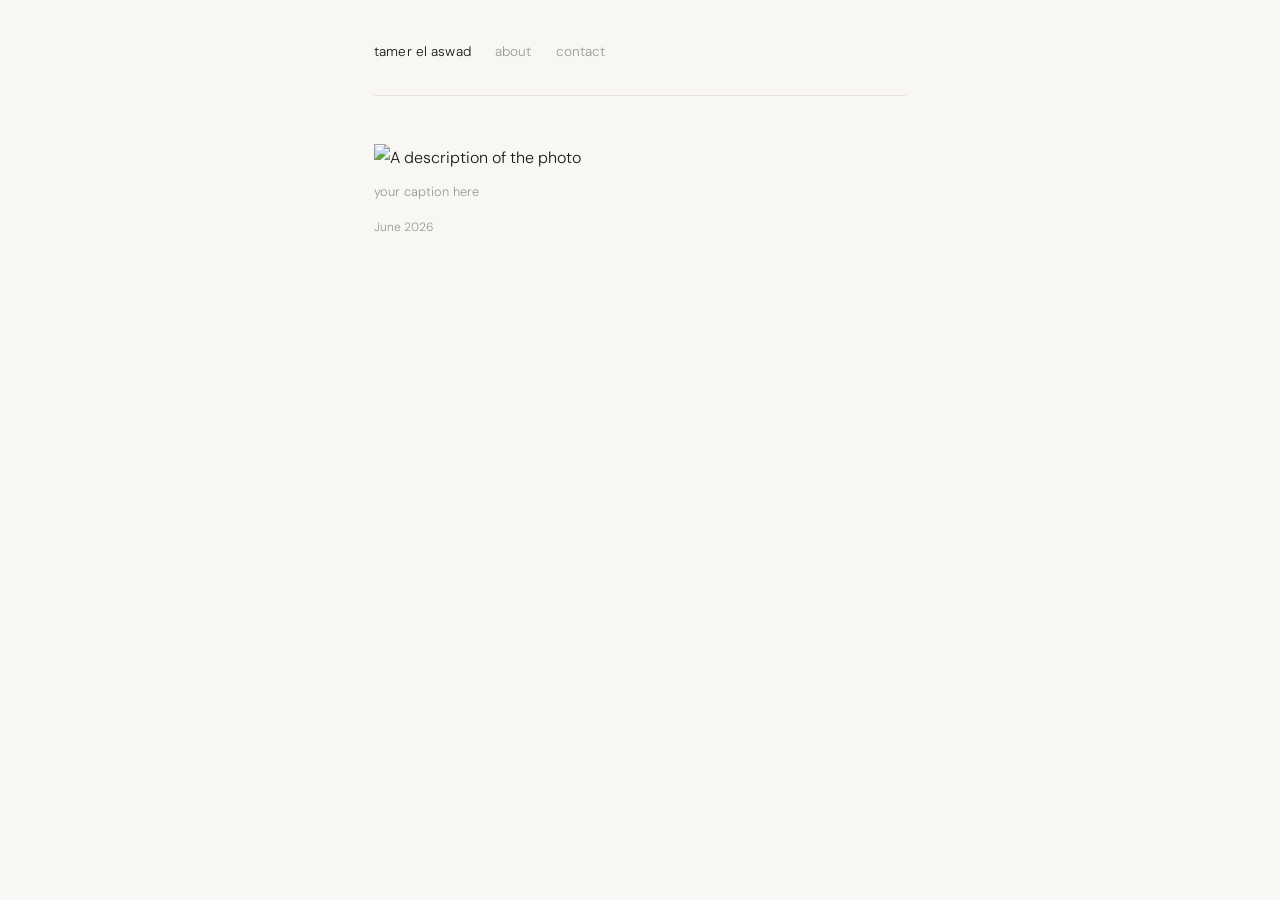
==== index.html @ 8501dc96 "Update index.html" ====
<!DOCTYPE html>
<html lang="en">
<head>
  <meta charset="utf-8">
  <meta name="viewport" content="width=device-width, initial-scale=1">
  <title>tamer el aswad</title>
  <link rel="stylesheet" href="style.css">
</head>
<body>
<div id="page">

  <nav>
    <a href="index.html" class="active">tamer el aswad</a>
    <a href="about.html">about</a>
    <a href="contact.html">contact</a>
  </nav>

  <main class="feed">

    <!-- ↓ PHOTO POST — duplicate this block to add a new photo post -->
    <article class="post post-photo">
      <figure>
        <img src="posts/photo1.jpg" alt="A description of the photo">
        <!-- Optional caption: delete the line below if you don't want one -->
        <figcaption>your caption here</figcaption>
      </figure>
      <div class="post-meta">
        <span>June 2026</span>
      </div>
    </article>

    <!-- ↓ Add more posts above this line ── -->

  </main>

  <div class="pagination">
    <!-- Uncomment when you have enough posts for multiple pages:
    <a href="page2.html">more →</a>
    -->
  </div>

</div>
</body>
</html>
---- style.css ----
@import url('https://fonts.googleapis.com/css2?family=DM+Sans:ital,wght@0,300;0,400;0,500;1,300&display=swap');

*, *::before, *::after { box-sizing: border-box; margin: 0; padding: 0; }

:root {
  --bg: #f8f7f4;
  --fg: #1a1a1a;
  --muted: #999;
  --border: #e8e5e0;
  --sans: 'DM Sans', sans-serif;
  --max: 580px;
}

html { font-size: 16px; }

body {
  background: var(--bg);
  color: var(--fg);
  font-family: var(--sans);
  font-weight: 300;
  line-height: 1.7;
  -webkit-font-smoothing: antialiased;
}

a { color: var(--fg); text-decoration: none; }
a:hover { color: var(--muted); }

#page {
  max-width: var(--max);
  margin: 0 auto;
  padding: 0 1.5rem;
}

nav {
  padding: 2.5rem 0 2rem;
  border-bottom: 1px solid var(--border);
  margin-bottom: 3rem;
  display: flex;
  gap: 1.5rem;
  font-size: 0.85rem;
  letter-spacing: 0.01em;
}

nav a { color: var(--muted); transition: color 0.2s; }
nav a:hover, nav a.active { color: var(--fg); }

.feed { margin-bottom: 5rem; }

.post {
  margin-bottom: 3.5rem;
  padding-bottom: 3.5rem;
  border-bottom: 1px solid var(--border);
}

.post:last-child { border-bottom: none; }

.post-photo img { width: 100%; height: auto; display: block; }

.post-photo figcaption {
  margin-top: 0.6rem;
  font-size: 0.8rem;
  color: var(--muted);
}

.post-text .post-title {
  font-size: 1rem;
  font-weight: 500;
  margin-bottom: 0.4rem;
}

.post-text .post-title a { color: var(--fg); }

.post-body {
  font-size: 0.95rem;
  line-height: 1.75;
  font-weight: 300;
}

.post-body p { margin-bottom: 0.7em; }
.post-body p:last-child { margin-bottom: 0; }

.post-meta {
  margin-top: 0.9rem;
  font-size: 0.75rem;
  color: var(--muted);
  display: flex;
  gap: 0.75rem;
}

.post-meta a { color: var(--muted); }
.post-meta a:hover { color: var(--fg); }

.pagination {
  padding: 1rem 0 4rem;
  display: flex;
  gap: 2rem;
  font-size: 0.82rem;
}

.pagination a {
  color: var(--muted);
  text-decoration: underline;
  text-underline-offset: 3px;
}

.pagination a:hover { color: var(--fg); }

.page-content {
  padding-bottom: 5rem;
  font-size: 0.95rem;
  line-height: 1.8;
  font-weight: 300;
  max-width: 480px;
}

.page-content p { margin-bottom: 1em; }
.page-content p:last-child { margin-bottom: 0; }
.page-content a { text-decoration: underline; text-underline-offset: 3px; }

.contact-form { max-width: 420px; }

.contact-form label {
  display: block;
  font-size: 0.78rem;
  color: var(--muted);
  margin-bottom: 0.3rem;
  letter-spacing: 0.02em;
}

.contact-form input,
.contact-form textarea {
  font-family: var(--sans);
  font-size: 0.9rem;
  font-weight: 300;
  width: 100%;
  background: transparent;
  border: none;
  border-bottom: 1px solid var(--border);
  padding: 0.4rem 0;
  color: var(--fg);
  outline: none;
  margin-bottom: 1.75rem;
  transition: border-color 0.2s;
}

.contact-form input:focus,
.contact-form textarea:focus { border-bottom-color: var(--fg); }

.contact-form textarea { resize: none; height: 100px; }

.contact-form button {
  font-family: var(--sans);
  font-size: 0.82rem;
  font-weight: 400;
  letter-spacing: 0.04em;
  background: var(--fg);
  color: var(--bg);
  border: none;
  padding: 0.6rem 1.5rem;
  cursor: pointer;
  transition: opacity 0.2s;
}

.contact-form button:hover { opacity: 0.75; }

@media (max-width: 600px) {
  html { font-size: 15px; }
  nav { padding: 2rem 0 1.5rem; gap: 1.2rem; }
}
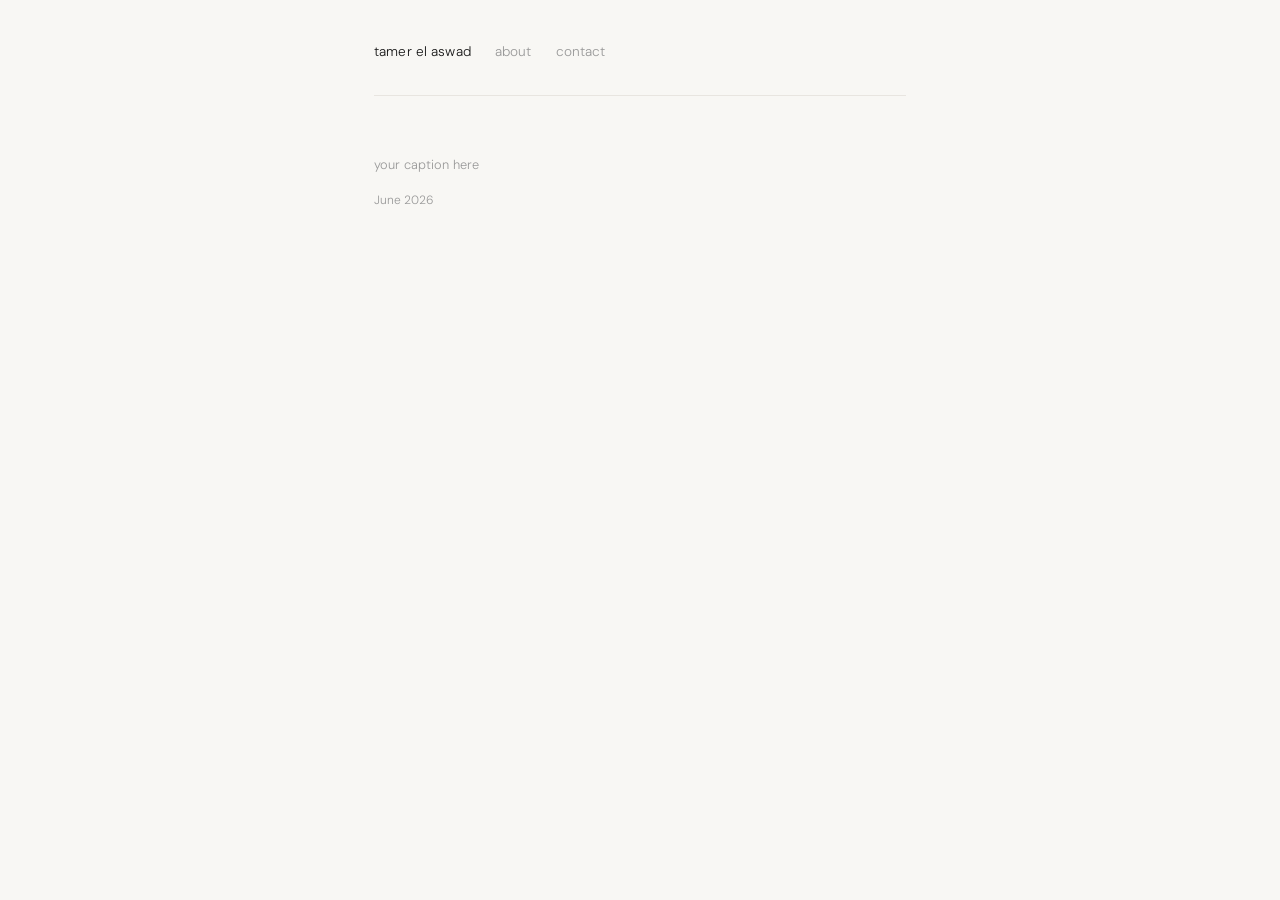
==== commit 1f770b44: "Update index.html" ====
--- a/index.html
+++ b/index.html
@@ -20,7 +20,7 @@
     <!-- ↓ PHOTO POST — duplicate this block to add a new photo post -->
     <article class="post post-photo">
       <figure>
-        <img src="posts/photo1.jpg" alt="A description of the photo">
+       <img src="posts/photo_01.jpg" alt="">
         <!-- Optional caption: delete the line below if you don't want one -->
         <figcaption>your caption here</figcaption>
       </figure>
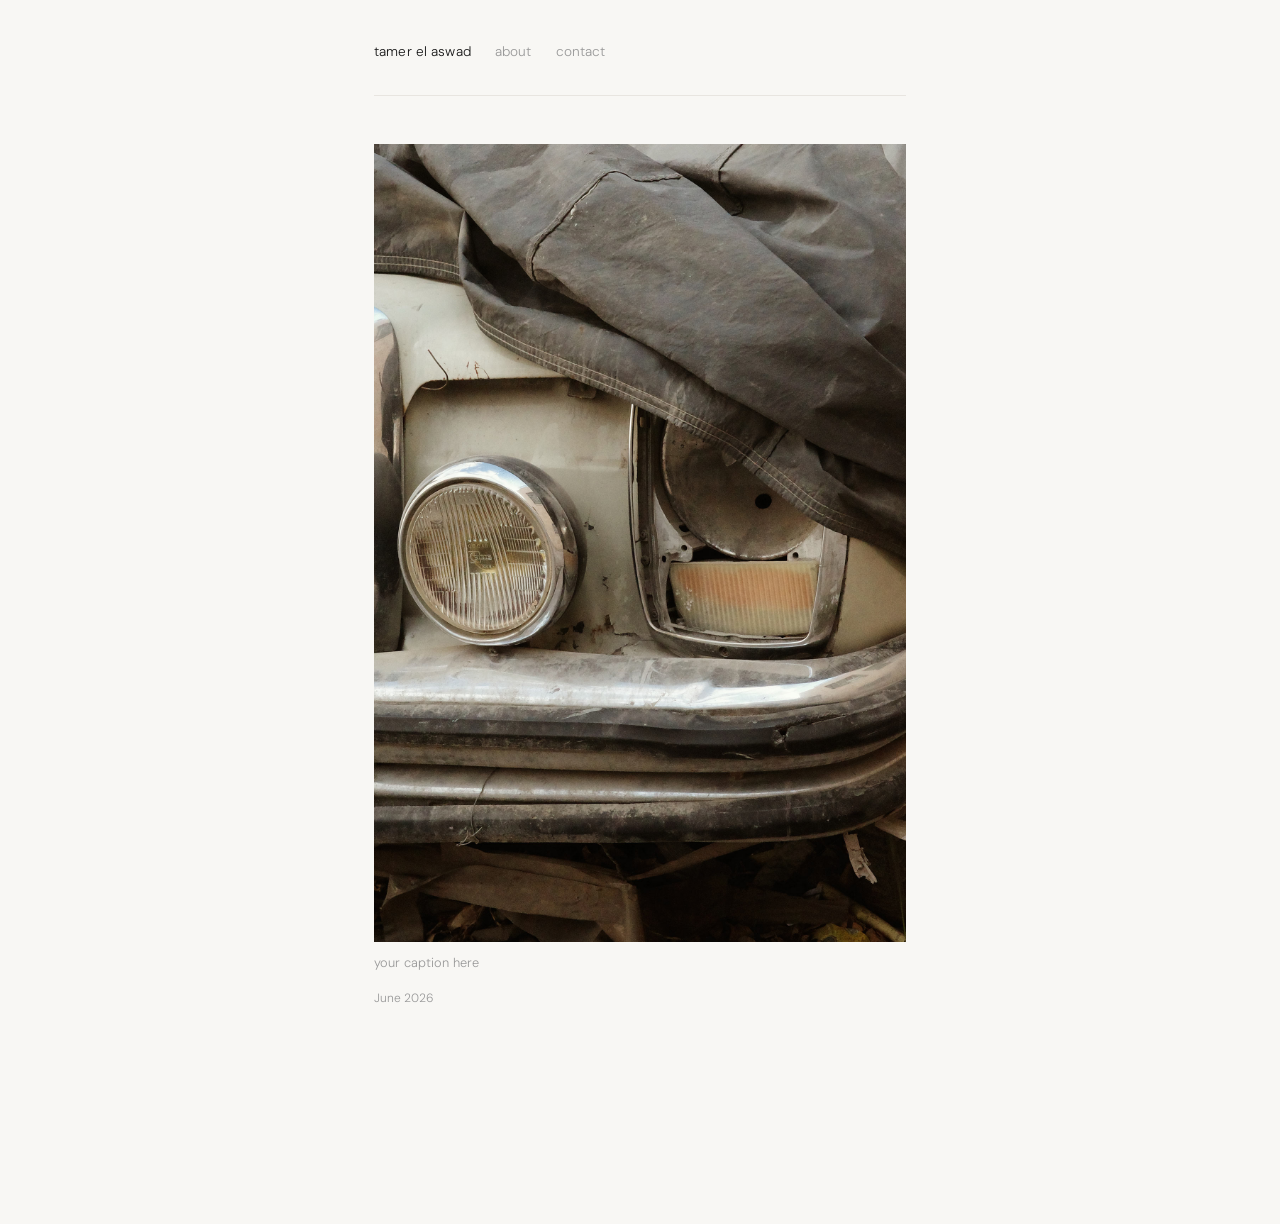
==== commit 9a61caab: "Update index.html" ====
--- a/index.html
+++ b/index.html
@@ -20,7 +20,7 @@
     <!-- ↓ PHOTO POST — duplicate this block to add a new photo post -->
     <article class="post post-photo">
       <figure>
-       <img src="posts/photo_01.jpg" alt="">
+       <img src="posts/Photo_01.jpg" alt="">
         <!-- Optional caption: delete the line below if you don't want one -->
         <figcaption>your caption here</figcaption>
       </figure>
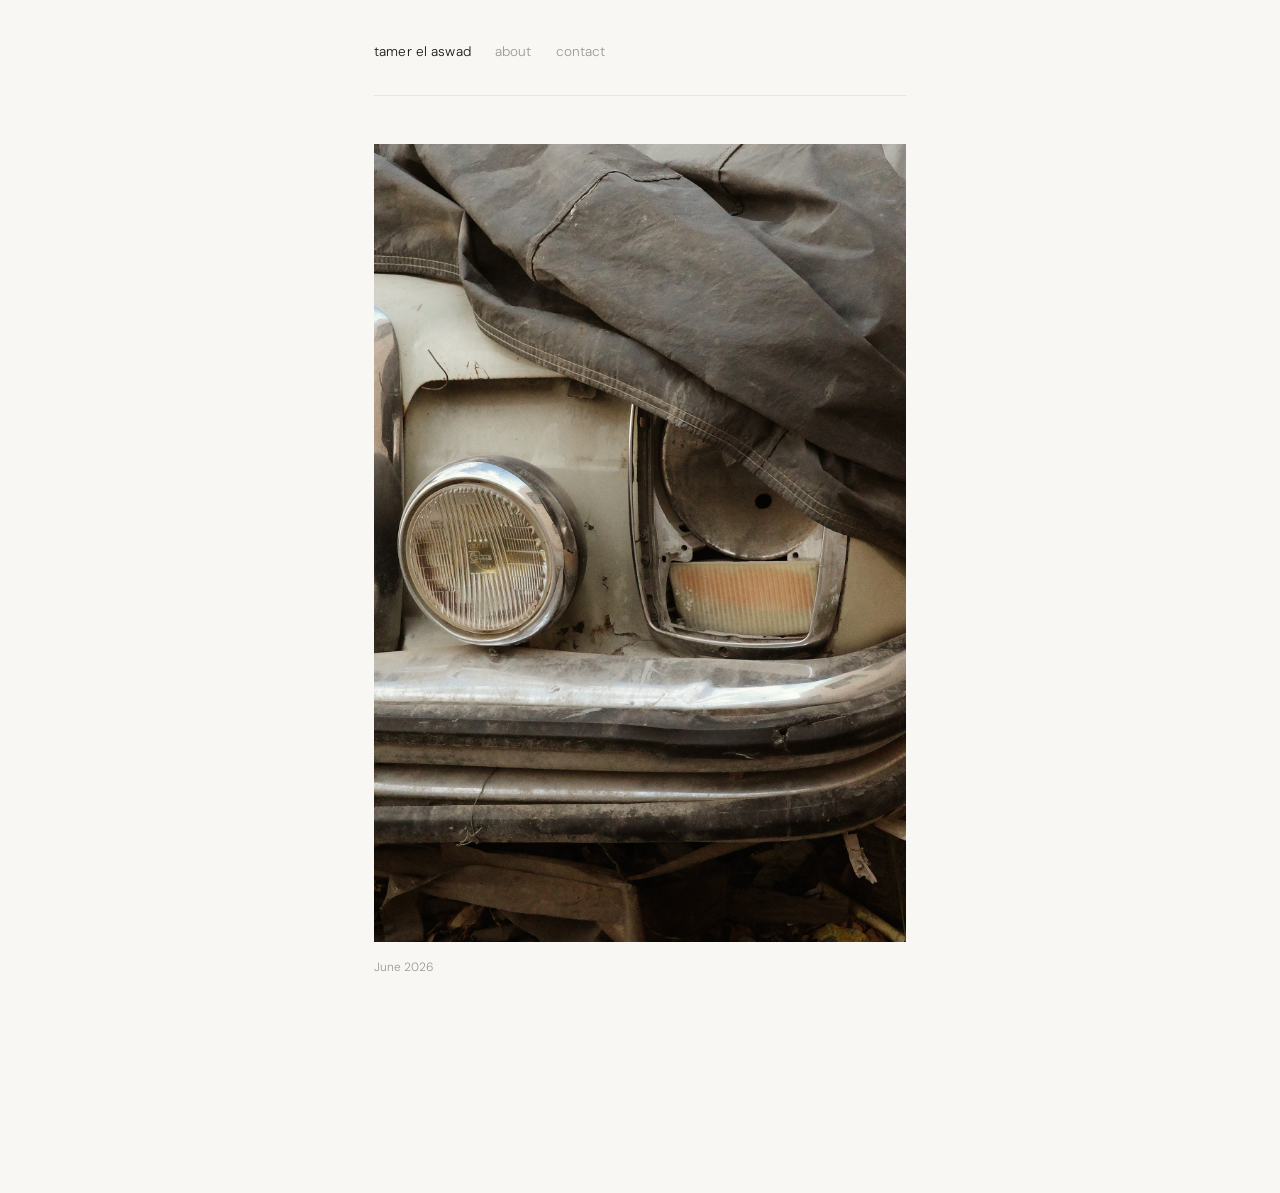
==== commit 5ca9ed3a: "Update index.html" ====
--- a/index.html
+++ b/index.html
@@ -21,8 +21,6 @@
     <article class="post post-photo">
       <figure>
        <img src="posts/Photo_01.jpg" alt="">
-        <!-- Optional caption: delete the line below if you don't want one -->
-        <figcaption>your caption here</figcaption>
       </figure>
       <div class="post-meta">
         <span>June 2026</span>
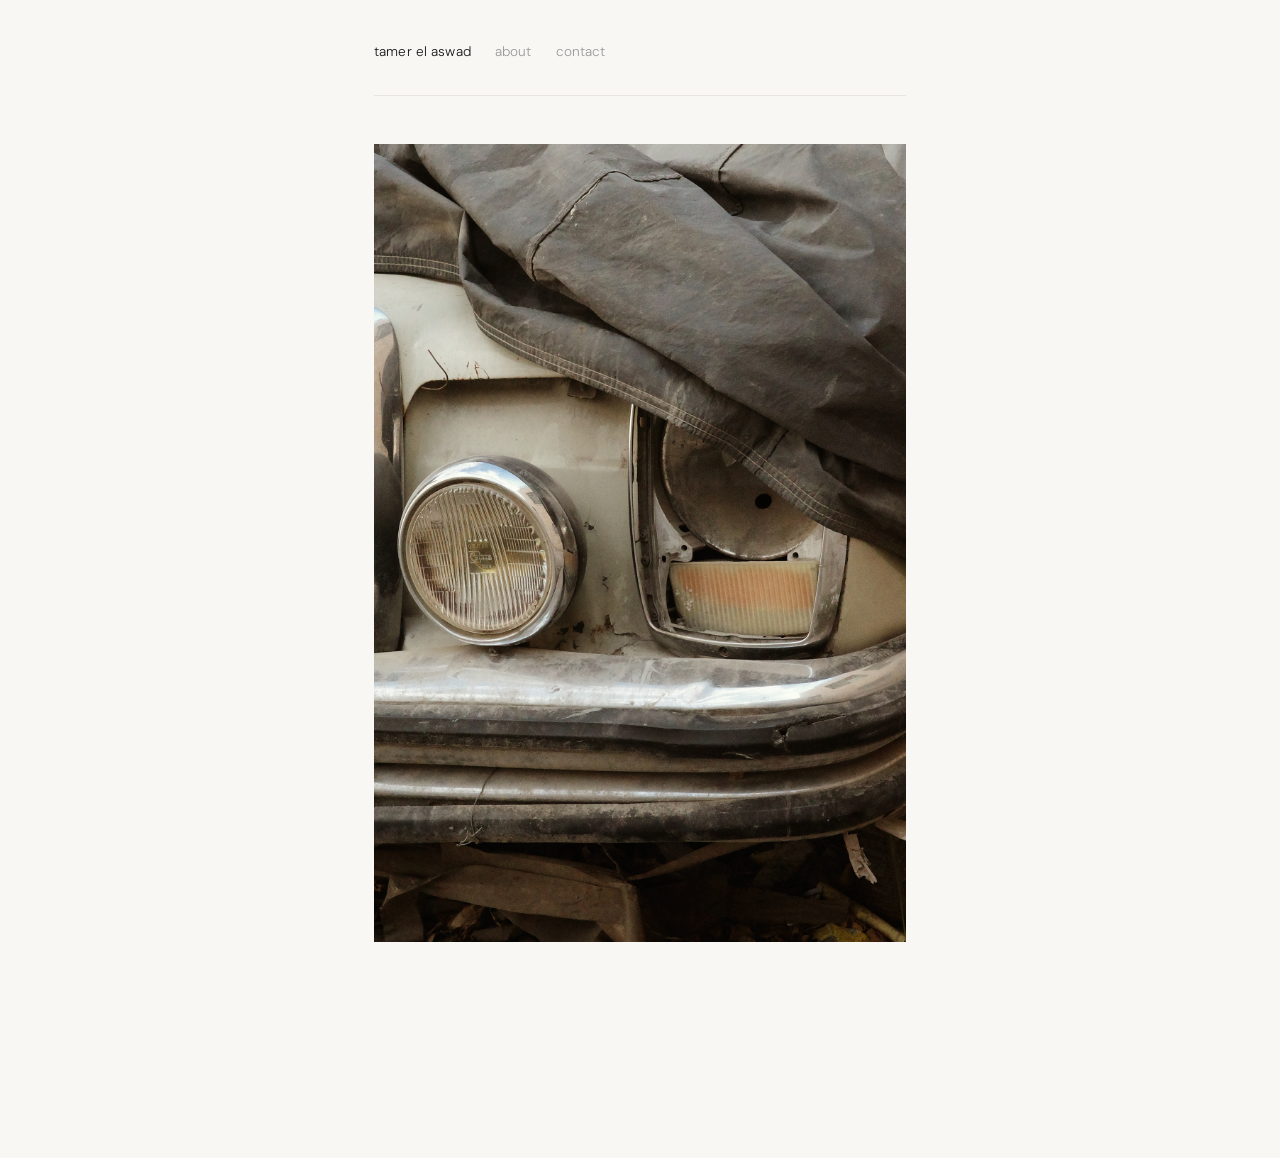
==== commit 1ee1bffc: "Update index.html" ====
--- a/index.html
+++ b/index.html
@@ -22,9 +22,6 @@
       <figure>
        <img src="posts/Photo_01.jpg" alt="">
       </figure>
-      <div class="post-meta">
-        <span>June 2026</span>
-      </div>
     </article>
 
     <!-- ↓ Add more posts above this line ── -->
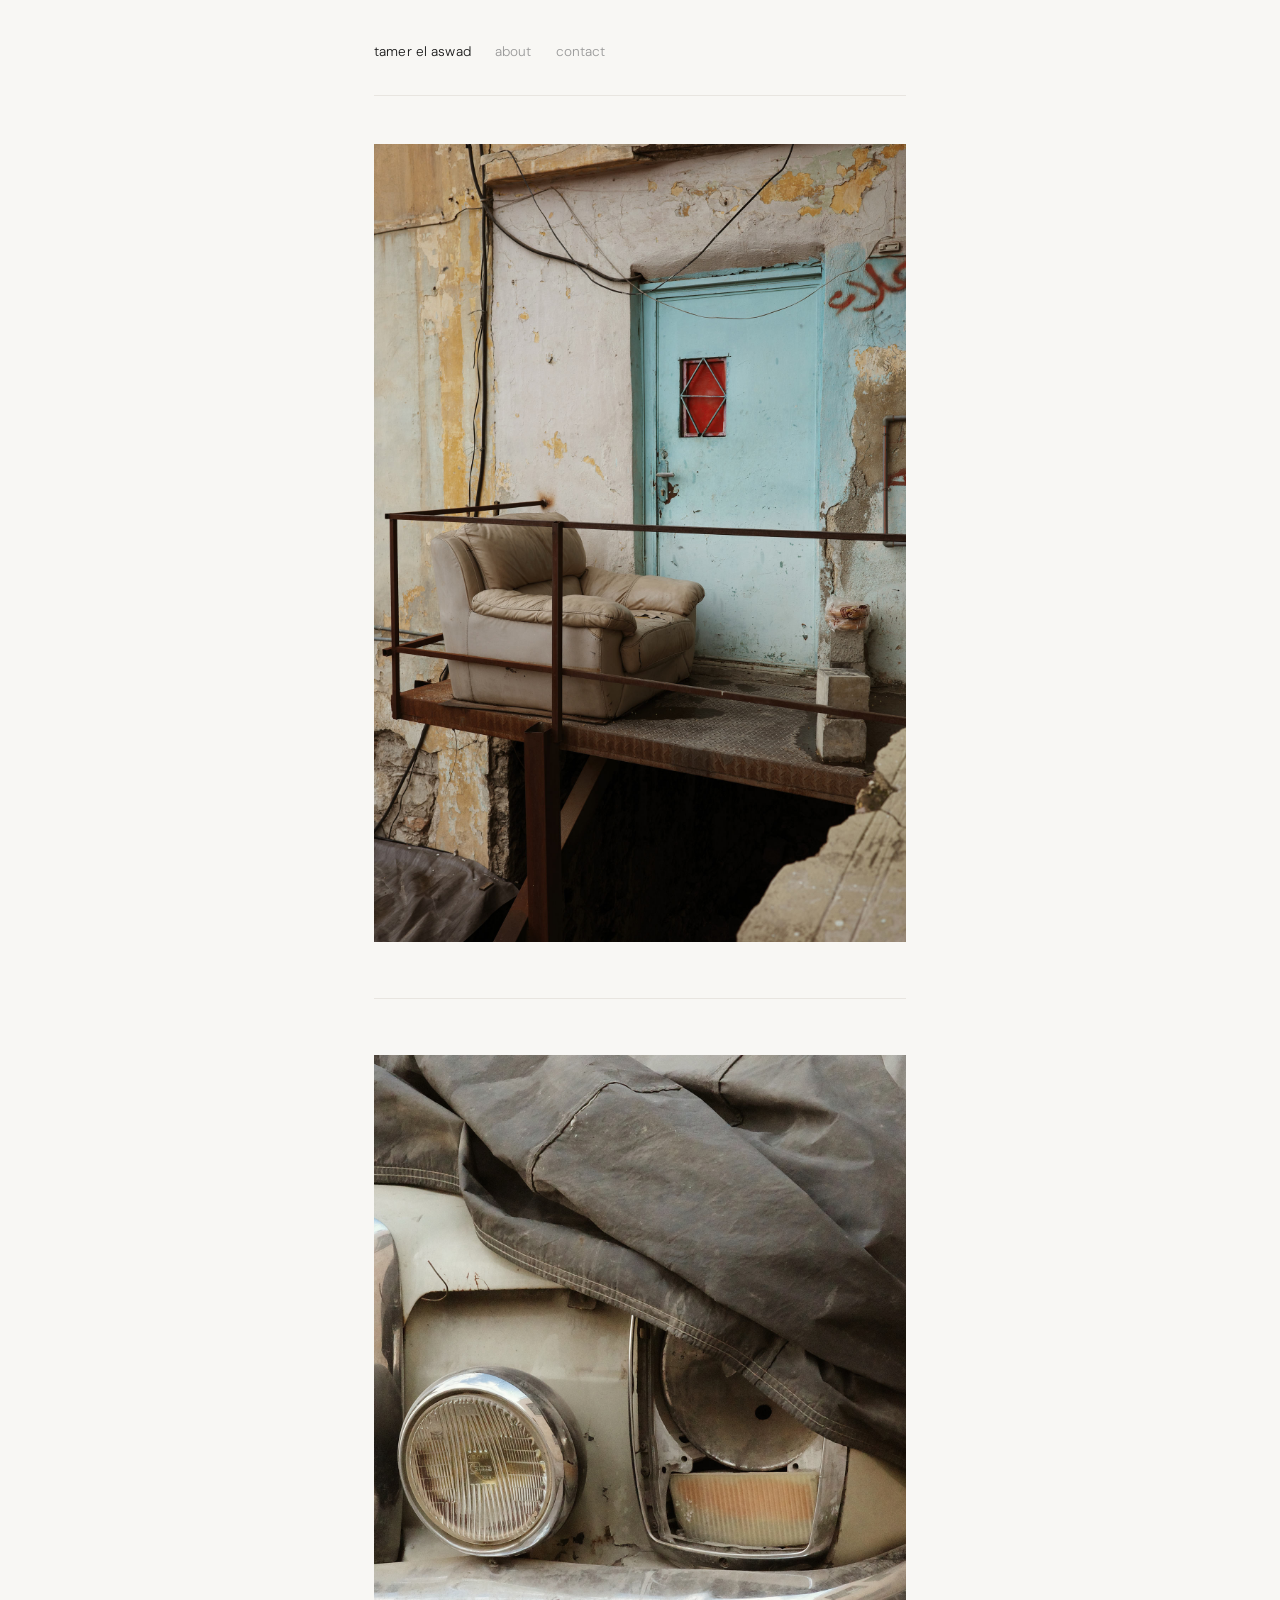
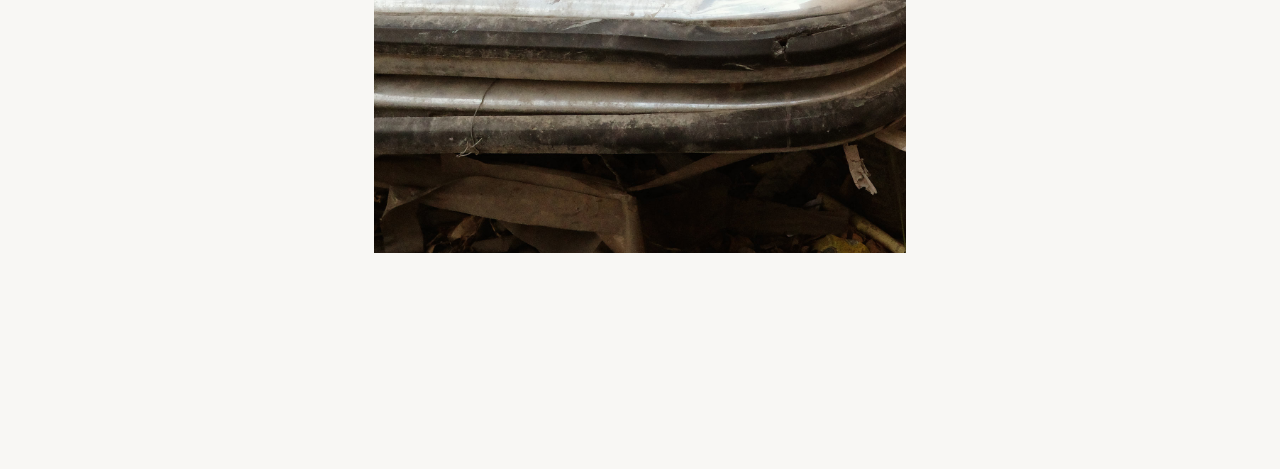
==== commit c8198eed: "Update index.html" ====
--- a/index.html
+++ b/index.html
@@ -18,6 +18,12 @@
   <main class="feed">
 
     <!-- ↓ PHOTO POST — duplicate this block to add a new photo post -->
+  <article class="post post-photo">
+  <figure>
+    <img src="posts/photo_02.jpg" alt="">
+  </figure>
+</article>
+    
     <article class="post post-photo">
       <figure>
        <img src="posts/Photo_01.jpg" alt="">
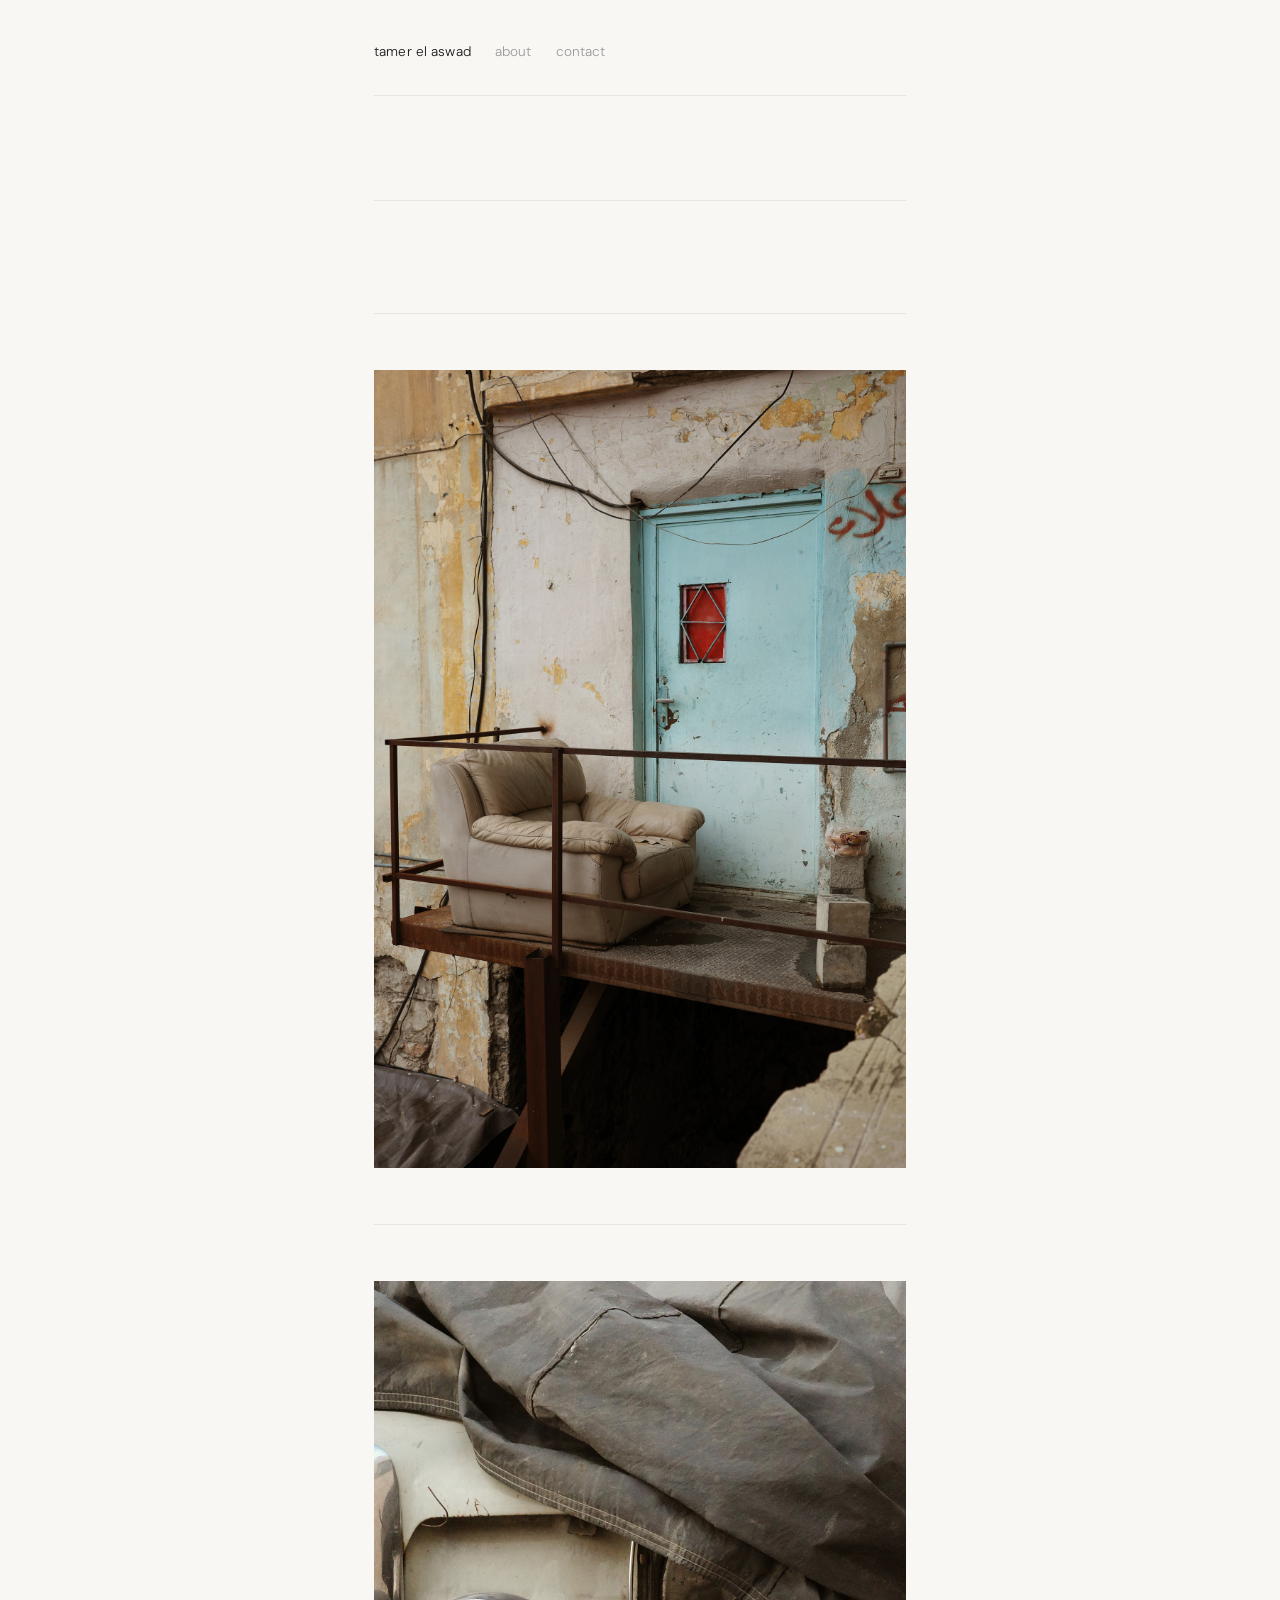
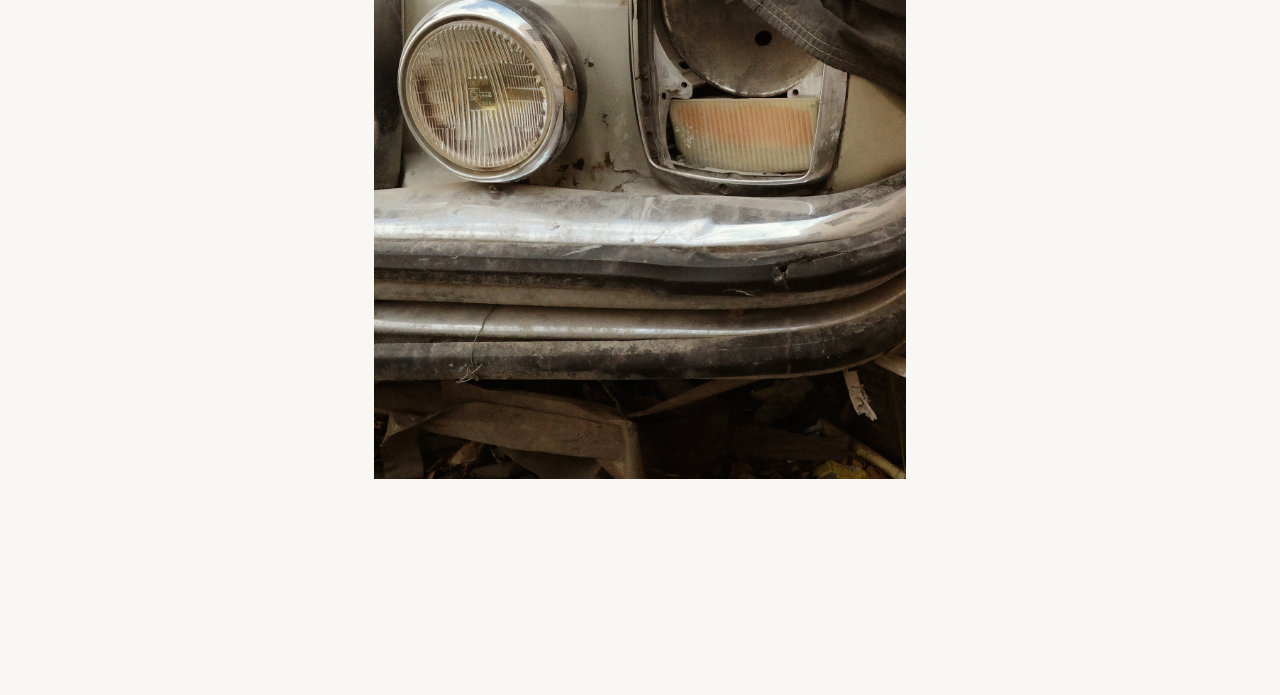
==== commit aaa8cabb: "Update index.html" ====
--- a/index.html
+++ b/index.html
@@ -18,7 +18,19 @@
   <main class="feed">
 
     <!-- ↓ PHOTO POST — duplicate this block to add a new photo post -->
-  <article class="post post-photo">
+<article class="post post-photo">
+  <figure>
+    <img src="posts/photo_04.jpg" alt="">
+  </figure>
+</article>
+    
+<article class="post post-photo">
+  <figure>
+    <img src="posts/photo_03.jpg" alt="">
+  </figure>
+</article>
+    
+    <article class="post post-photo">
   <figure>
     <img src="posts/photo_02.jpg" alt="">
   </figure>
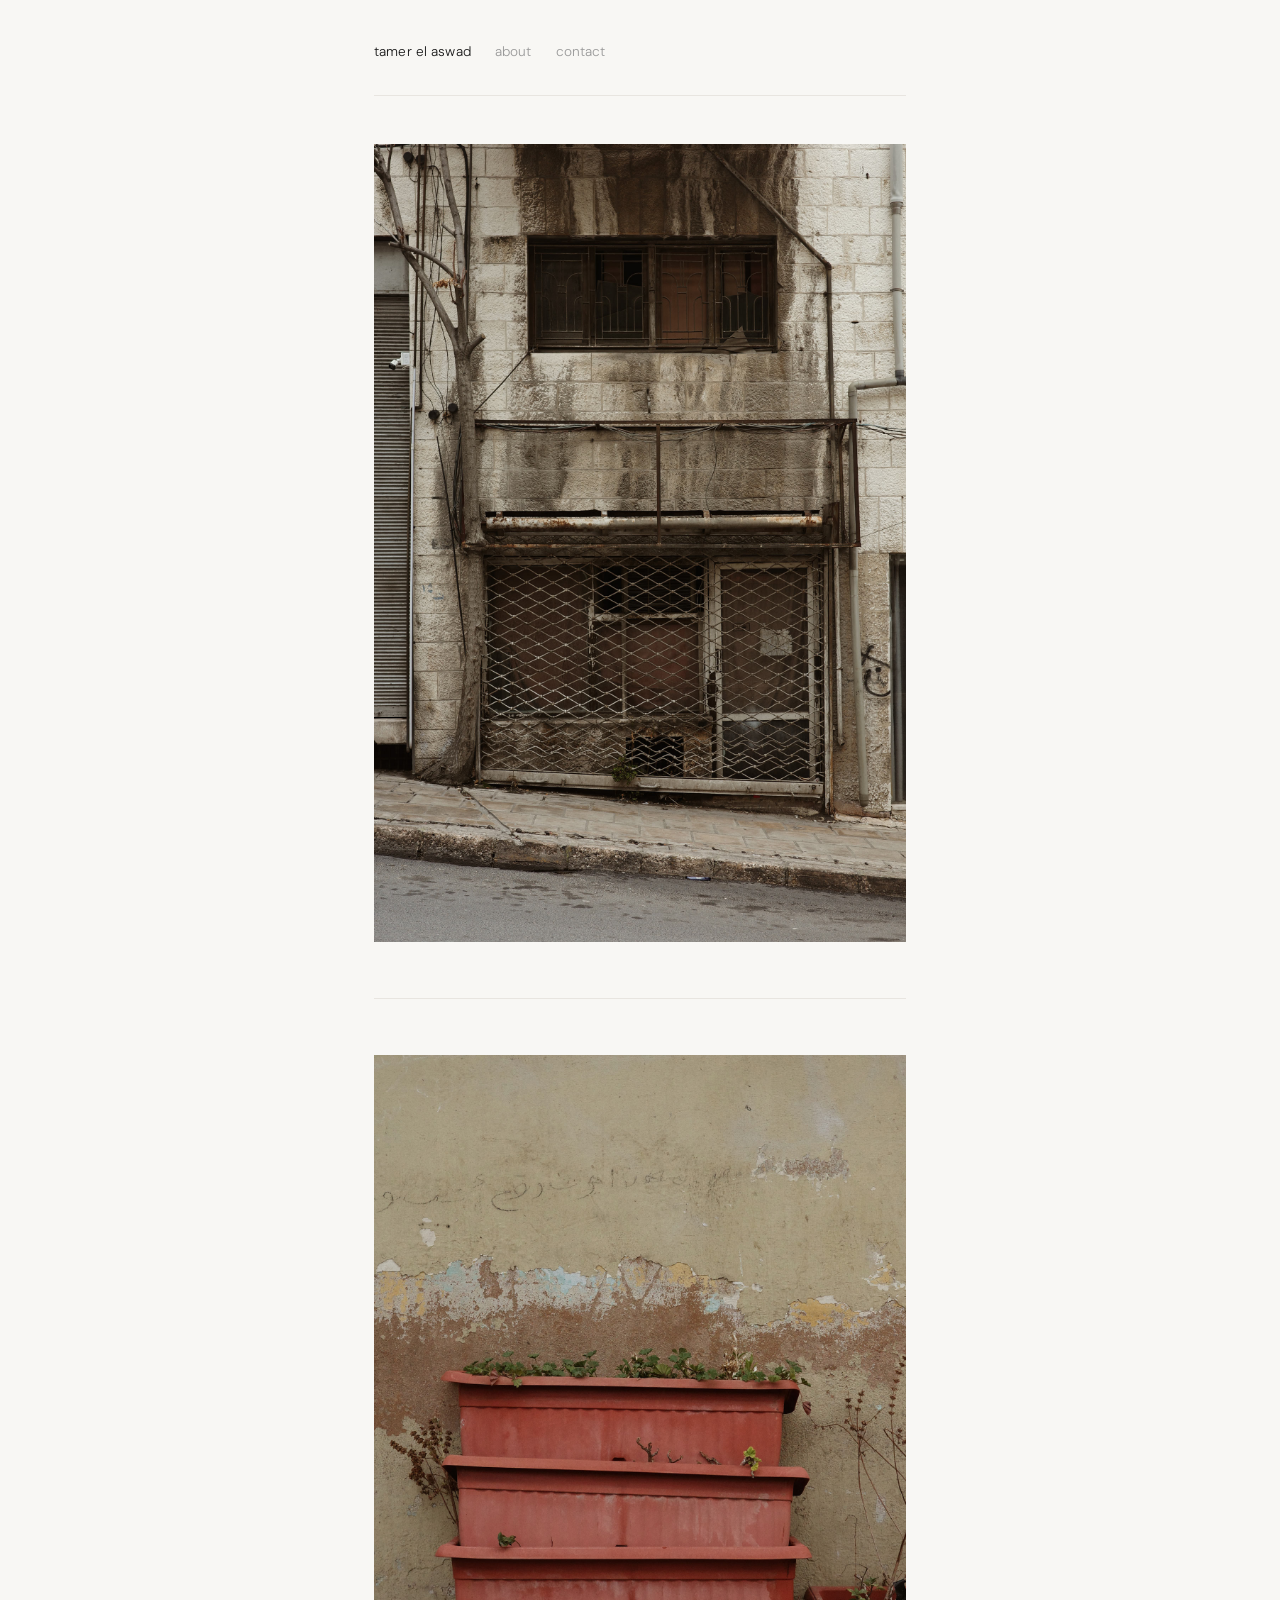
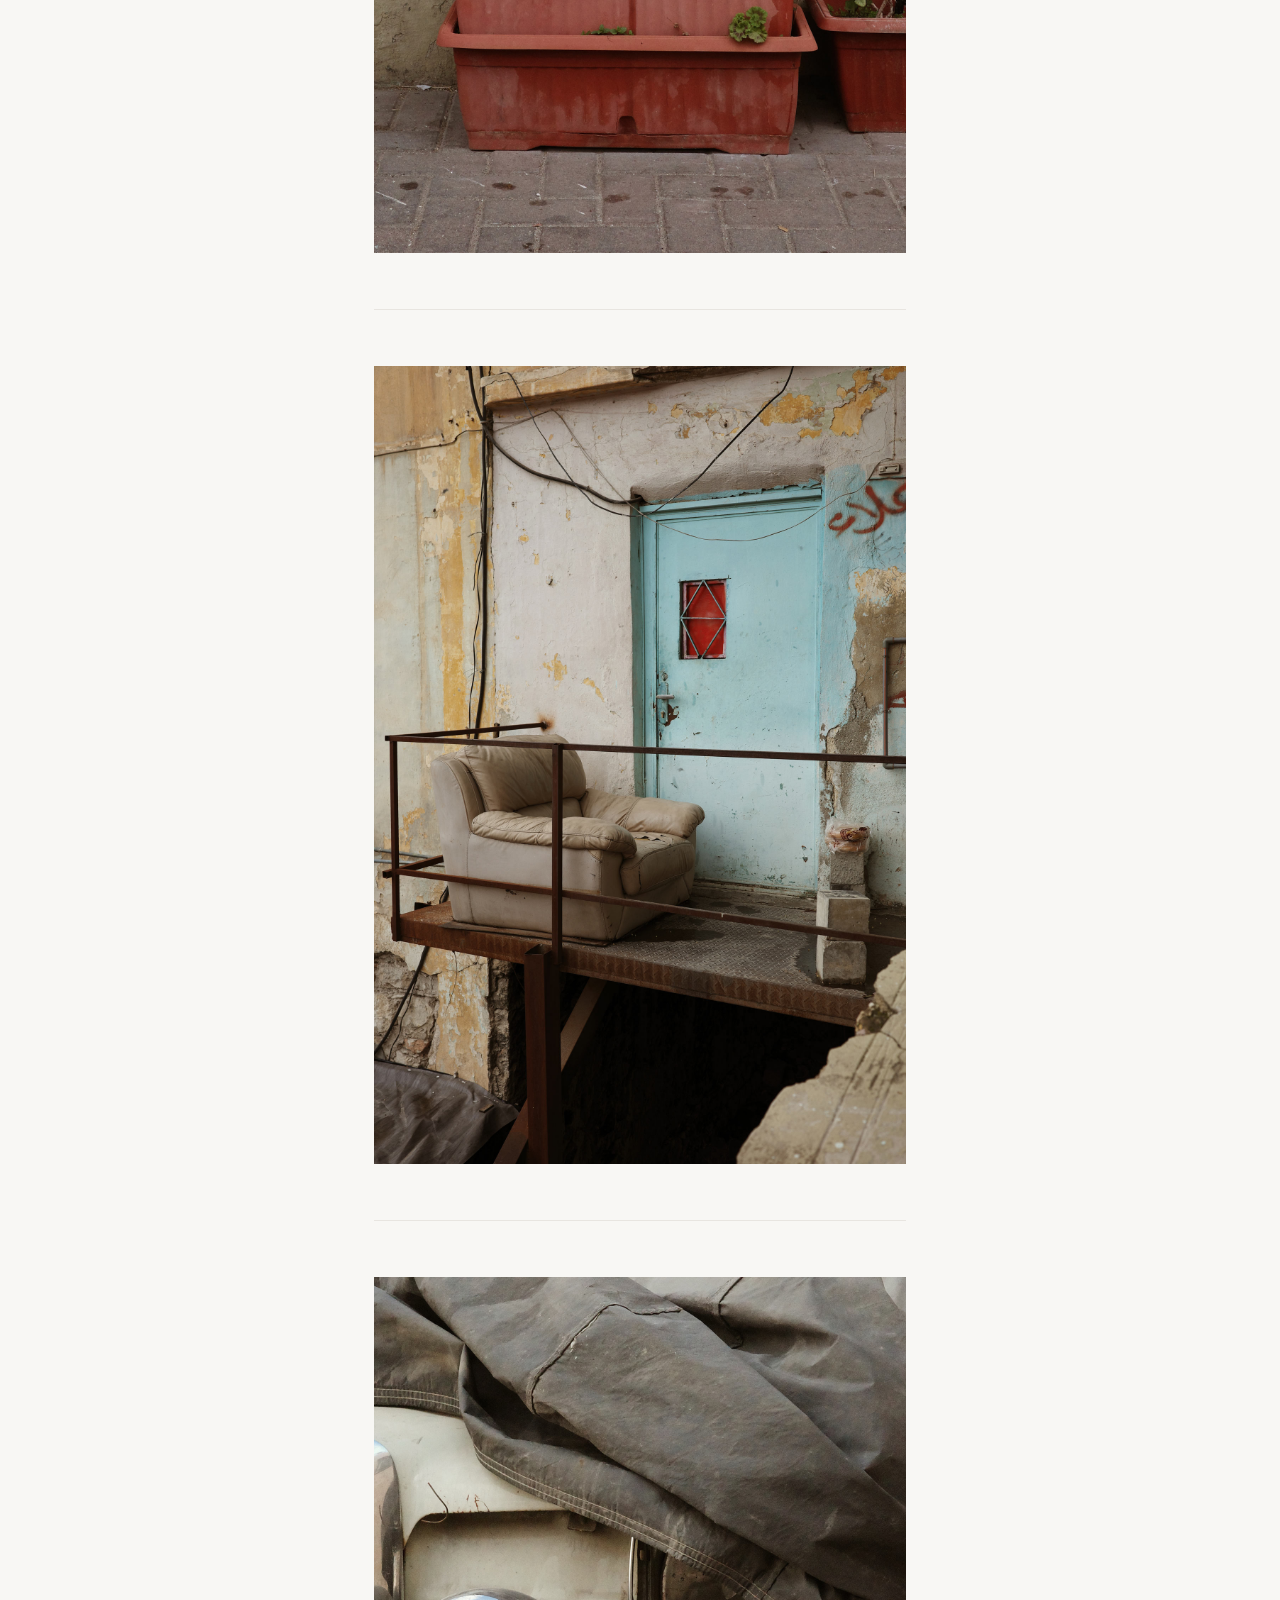
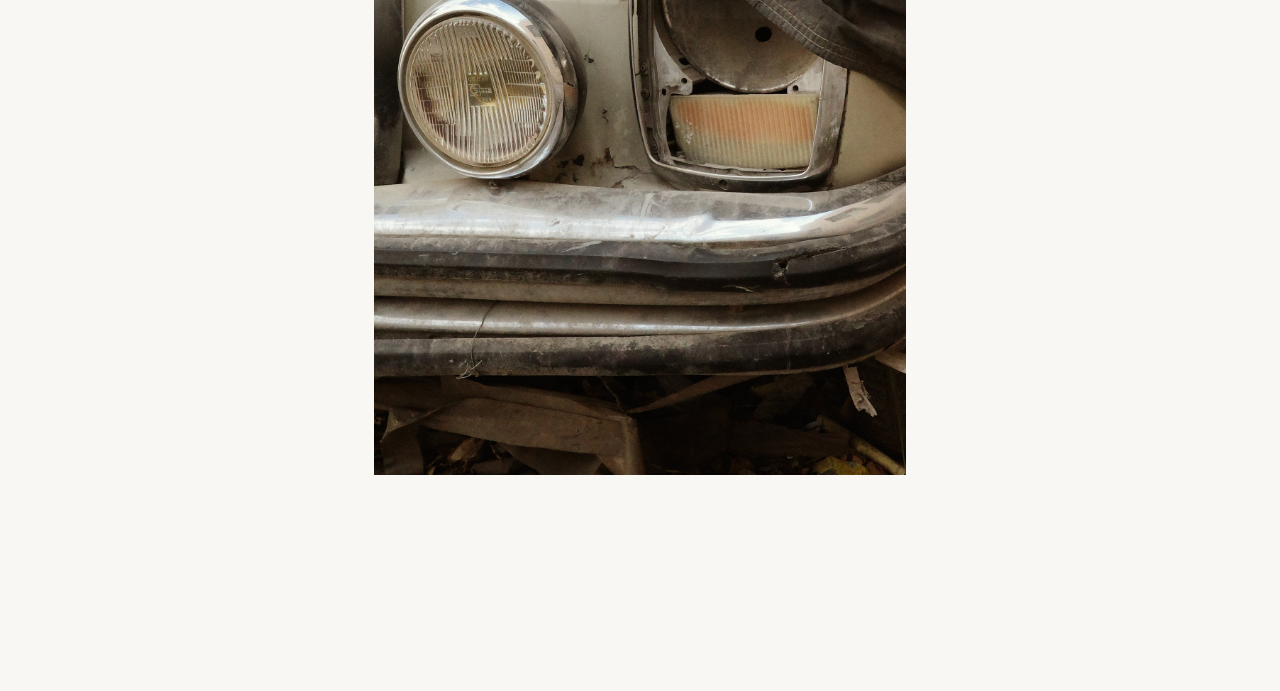
==== commit 75fb4723: "Update index.html" ====
--- a/index.html
+++ b/index.html
@@ -20,13 +20,13 @@
     <!-- ↓ PHOTO POST — duplicate this block to add a new photo post -->
 <article class="post post-photo">
   <figure>
-    <img src="posts/photo_04.jpg" alt="">
+    <img src="posts/Photo_04.jpg" alt="">
   </figure>
 </article>
     
 <article class="post post-photo">
   <figure>
-    <img src="posts/photo_03.jpg" alt="">
+    <img src="posts/Photo_03.jpg" alt="">
   </figure>
 </article>
     
